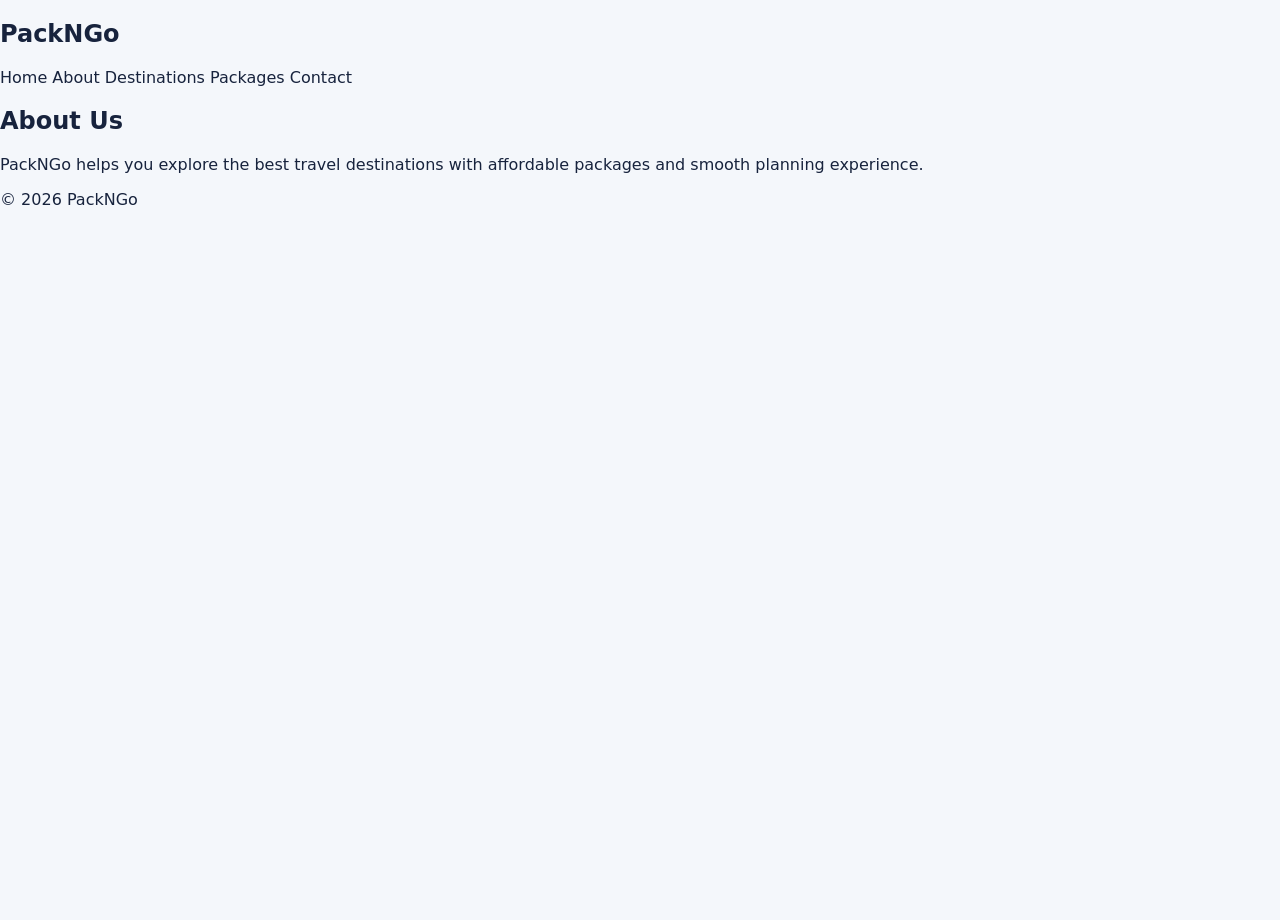
==== about.html @ b64b9301 "created the overall basic structure added the about , contact , destinations , and packages file and" ====
<!DOCTYPE html>
<html>
<head>
    <title>About - PackNGo</title>
    <link rel="stylesheet" href="style.css">
</head>
<body>

<header>
    <h2>PackNGo</h2>
    <nav>
        <a href="index.html">Home</a>
        <a href="about.html">About</a>
        <a href="destinations.html">Destinations</a>
        <a href="packages.html">Packages</a>
        <a href="contact.html">Contact</a>
    </nav>
</header>

<section>
    <h1>About Us</h1>
    <p>PackNGo helps you explore the best travel destinations with affordable packages and smooth planning experience.</p>
</section>

<footer>
    <p>© 2026 PackNGo</p>
</footer>

</body>
</html>
---- style.css ----
* {
    box-sizing: border-box;
}

html {
    scroll-behavior: smooth;
}

body {
    margin: 0;
    min-height: 100vh;
    font-family: system-ui, -apple-system, BlinkMacSystemFont, "Segoe UI", sans-serif;
    background: #f4f7fb;
    color: #17233d;
}

img {
    display: block;
    width: 100%;
    height: auto;
}

a {
    color: inherit;
    text-decoration: none;
}

button,
.btn {
    display: inline-flex;
    align-items: center;
    justify-content: center;
    padding: 14px 24px;
    border-radius: 999px;
    border: none;
    cursor: pointer;
    font-weight: 700;
    transition: transform 0.25s ease, box-shadow 0.25s ease, background-color 0.25s ease;
}

button:hover,
.btn:hover {
    transform: translateY(-2px);
}

.site-header {
    position: sticky;
    top: 0;
    z-index: 100;
    display: flex;
    justify-content: space-between;
    align-items: center;
    padding: 24px 36px;
    background: rgba(255, 255, 255, 0.96);
    border-bottom: 1px solid rgba(15, 23, 42, 0.08);
    backdrop-filter: blur(12px);
}

.brand .logo {
    display: block;
    font-size: 1.55rem;
    font-weight: 800;
    letter-spacing: -0.04em;
    color: #0f172a;
}

.brand p {
    margin: 6px 0 0;
    color: #475569;
    font-size: 0.92rem;
}

.main-nav {
    display: flex;
    align-items: center;
    gap: 24px;
    flex-wrap: wrap;
}

.main-nav a {
    color: #334155;
    font-weight: 600;
    transition: color 0.2s ease;
}

.main-nav a:hover {
    color: #0f172a;
}

.hero {
    min-height: 80vh;
    padding: 100px 24px;
    display: flex;
    align-items: center;
    background: linear-gradient(180deg, rgba(19, 40, 66, 0.78) 0%, rgba(19, 40, 66, 0.78) 100%), url('https://images.unsplash.com/photo-1507525428034-b723cf961d3e?auto=format&fit=crop&w=1600&q=80') no-repeat center/cover;
    color: #f8fafc;
}

.hero-copy {
    max-width: 760px;
    margin: 0 auto;
    text-align: center;
}

.eyebrow {
    display: inline-block;
    margin-bottom: 1rem;
    color: #f8fafc;
    font-size: 0.85rem;
    letter-spacing: 0.25em;
    text-transform: uppercase;
}

.hero-copy h1 {
    margin: 0;
    font-size: clamp(2.8rem, 6vw, 4.5rem);
    line-height: 1.02;
}

.hero-copy p {
    margin: 24px auto 32px;
    max-width: 720px;
    font-size: 1.08rem;
    color: rgba(248, 250, 252, 0.92);
}

.hero-actions {
    display: flex;
    justify-content: center;
    flex-wrap: wrap;
    gap: 16px;
}

.btn-primary {
    background: #ff6f61;
    color: #fff;
    box-shadow: 0 18px 35px rgba(255, 111, 97, 0.22);
}

.btn-secondary {
    background: rgba(255, 255, 255, 0.14);
    color: #f8fafc;
    border: 1px solid rgba(255, 255, 255, 0.24);
}

.section-header {
    max-width: 780px;
    margin: 0 auto 40px;
    text-align: center;
}

.section-header h2 {
    margin: 0;
    font-size: clamp(2rem, 3vw, 2.8rem);
}

.section-header p {
    margin: 18px auto 0;
    color: #475569;
    font-size: 1rem;
    line-height: 1.8;
    max-width: 680px;
}

.featured-destinations,
.features,
.testimonial {
    padding: 72px 24px;
}

.cards {
    display: grid;
    grid-template-columns: repeat(auto-fit, minmax(260px, 1fr));
    gap: 26px;
}

.card {
    background: #fff;
    border-radius: 28px;
    overflow: hidden;
    box-shadow: 0 28px 60px rgba(15, 23, 42, 0.08);
    transition: transform 0.3s ease, box-shadow 0.3s ease;
}

.card:hover {
    transform: translateY(-6px);
    box-shadow: 0 38px 80px rgba(15, 23, 42, 0.12);
}

.card img {
    height: 260px;
    object-fit: cover;
}

.card-text {
    padding: 26px;
}

.card-text span {
    display: inline-block;
    margin-bottom: 10px;
    color: #ff6f61;
    font-size: 0.82rem;
    letter-spacing: 0.16em;
    text-transform: uppercase;
}

.card-text h3 {
    margin: 0 0 14px;
    font-size: 1.45rem;
    color: #0f172a;
}

.card-text p {
    margin: 0;
    line-height: 1.8;
    color: #475569;
}

.feature-grid {
    display: grid;
    grid-template-columns: repeat(auto-fit, minmax(220px, 1fr));
    gap: 24px;
}

.feature-card {
    padding: 28px;
    border-radius: 24px;
    background: #ffffff;
    border: 1px solid rgba(15, 23, 42, 0.06);
    box-shadow: 0 18px 40px rgba(15, 23, 42, 0.05);
}

.feature-card h3 {
    margin-top: 0;
    font-size: 1.25rem;
    color: #0f172a;
}

.feature-card p {
    color: #475569;
    line-height: 1.8;
    margin: 12px 0 0;
}

.testimonial {
    background: linear-gradient(180deg, rgba(6, 10, 33, 0.85), rgba(6, 10, 33, 0.65)), url('https://images.unsplash.com/photo-1500530855697-b586d89ba3ee?auto=format&fit=crop&w=1600&q=80') no-repeat center/cover;
    color: #f8fafc;
}

.testimonial-card {
    max-width: 900px;
    margin: 0 auto;
    padding: 56px 36px;
    border-radius: 32px;
    background: rgba(15, 23, 42, 0.7);
    text-align: center;
    box-shadow: 0 32px 80px rgba(15, 23, 42, 0.22);
}

.testimonial-card h2 {
    margin: 0 0 20px;
    font-size: clamp(2rem, 3vw, 2.8rem);
}

.testimonial-card p {
    margin: 0 auto 22px;
    max-width: 740px;
    line-height: 1.9;
    color: rgba(248, 250, 252, 0.92);
    font-size: 1.05rem;
}

.testimonial-card span {
    display: inline-block;
    font-weight: 700;
    color: #f8fafc;
}

.site-footer {
    background: #0a1225;
    color: #cbd5e1;
    padding: 36px 24px;
    text-align: center;
}

.footer-content p {
    margin: 6px 0;
    color: #94a3b8;
}

@media (max-width: 720px) {
    .site-header {
        flex-direction: column;
        gap: 16px;
        padding: 20px 20px;
    }

    .hero {
        padding: 80px 18px;
    }

    .hero-copy h1 {
        font-size: 2.6rem;
    }
}
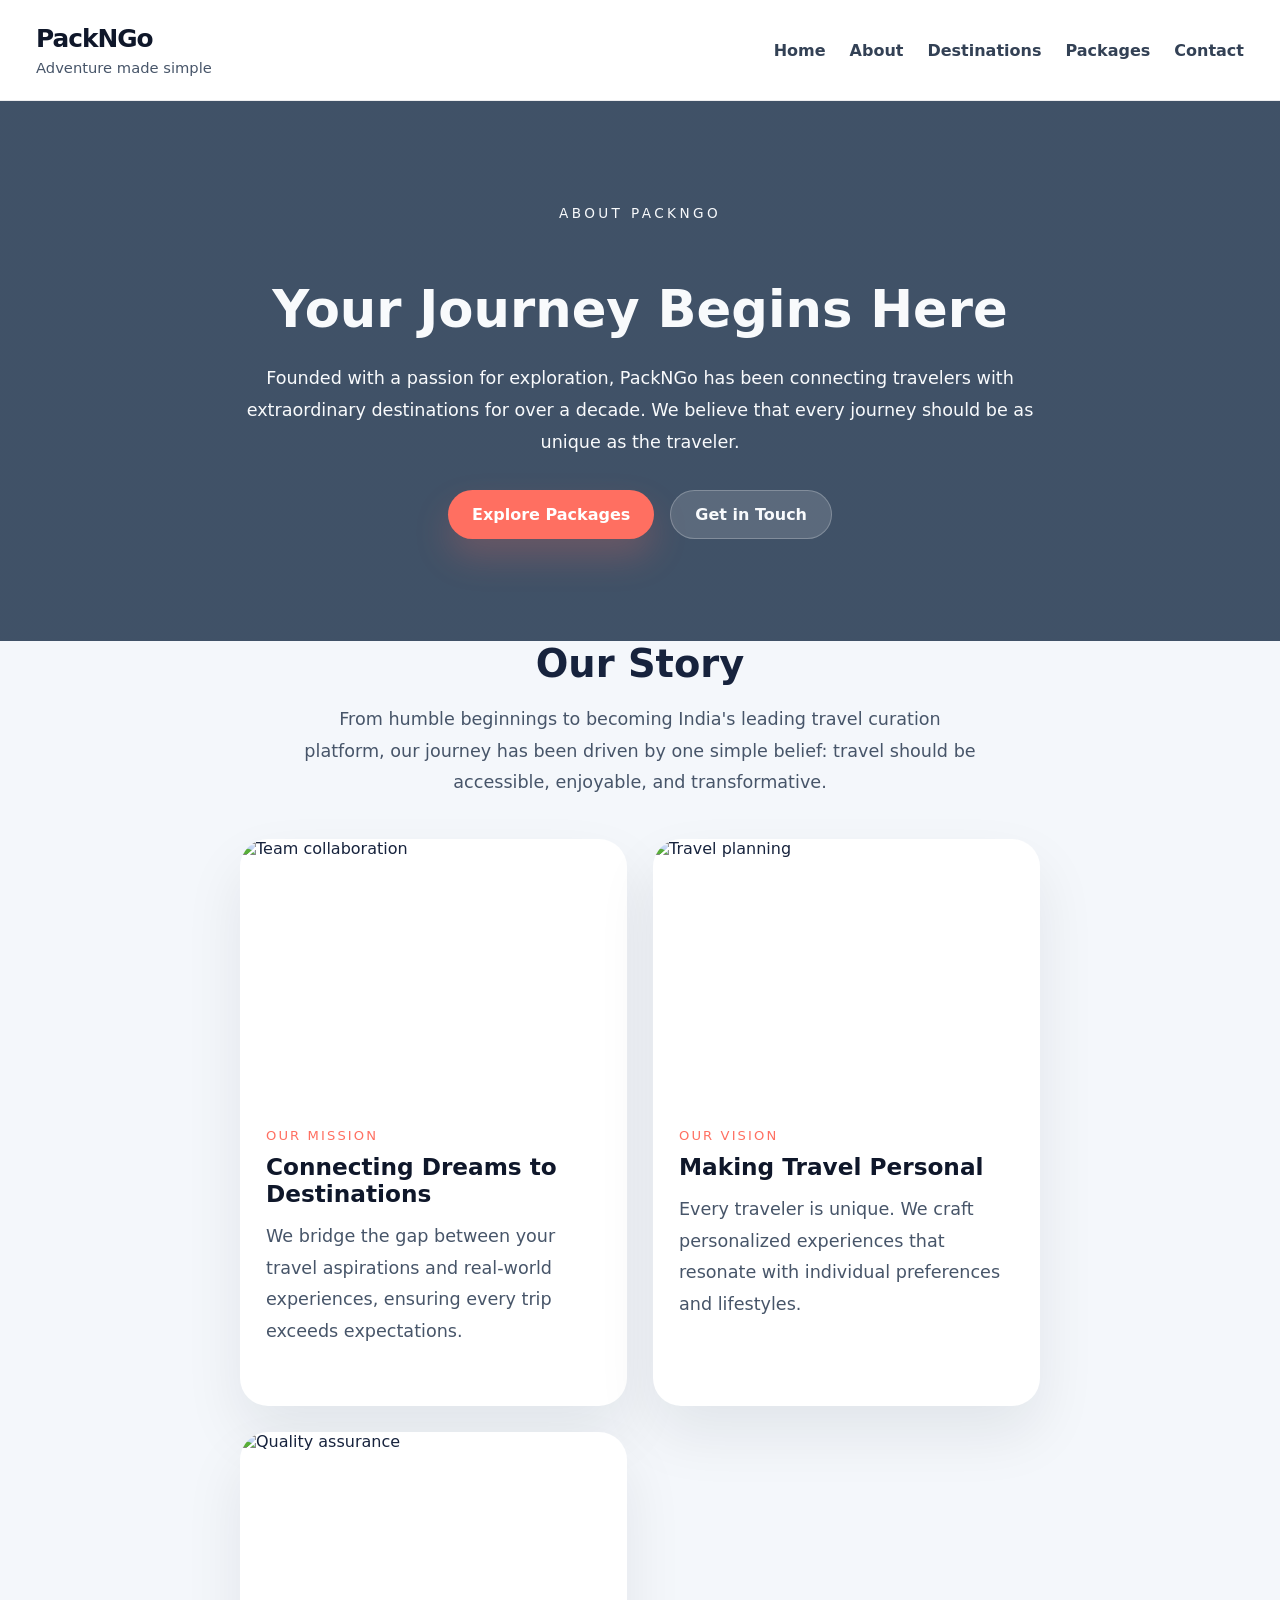
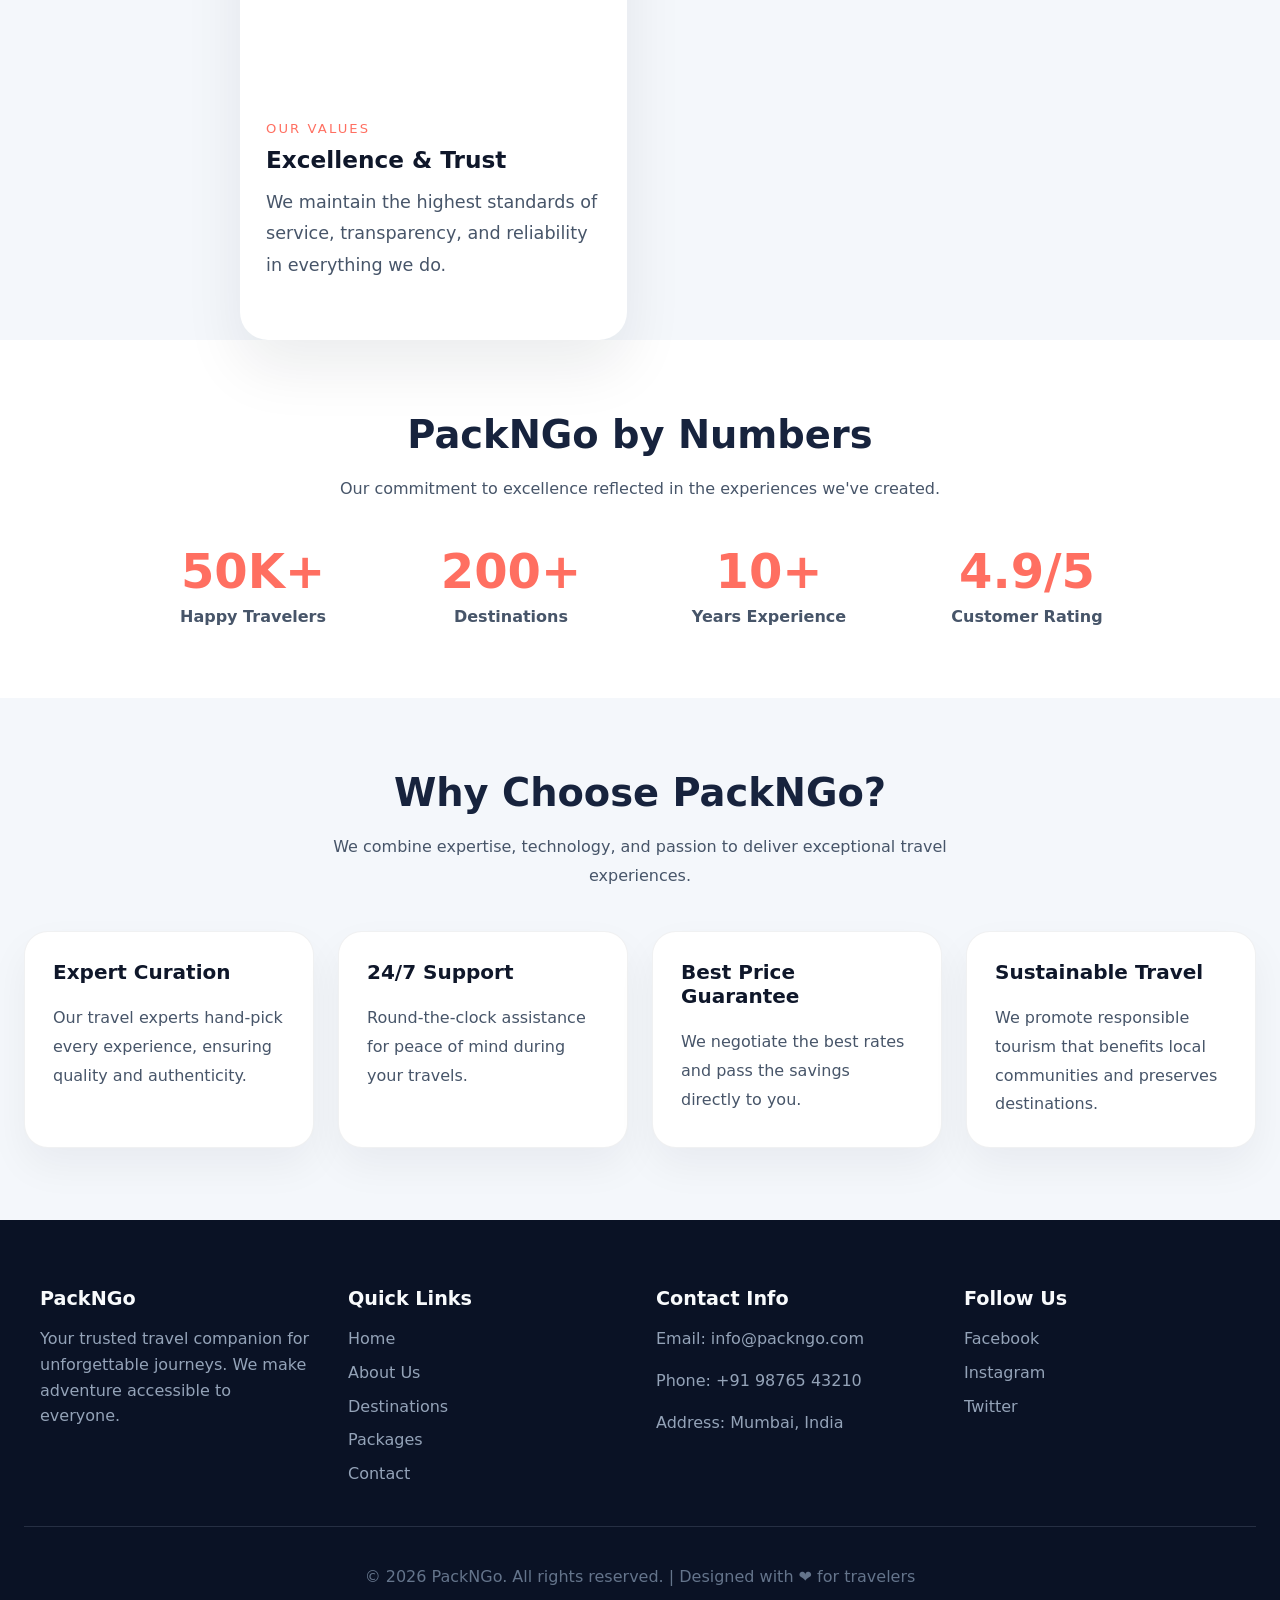
==== commit 317ef035: "created 🔍 Search & Filter: Destinations page with search bar and category filters (Beach, Mountain, " ====
--- a/about.html
+++ b/about.html
@@ -1,14 +1,19 @@
 <!DOCTYPE html>
-<html>
+<html lang="en">
 <head>
-    <title>About - PackNGo</title>
+    <meta charset="UTF-8">
+    <meta name="viewport" content="width=device-width, initial-scale=1.0">
+    <title>About Us | PackNGo</title>
     <link rel="stylesheet" href="style.css">
 </head>
 <body>
 
-<header>
-    <h2>PackNGo</h2>
-    <nav>
+<header class="site-header">
+    <div class="brand">
+        <span class="logo">PackNGo</span>
+        <p>Adventure made simple</p>
+    </div>
+    <nav class="main-nav">
         <a href="index.html">Home</a>
         <a href="about.html">About</a>
         <a href="destinations.html">Destinations</a>
@@ -17,13 +22,134 @@
     </nav>
 </header>
 
-<section>
-    <h1>About Us</h1>
-    <p>PackNGo helps you explore the best travel destinations with affordable packages and smooth planning experience.</p>
-</section>
+<main>
+    <section class="about-hero">
+        <div class="about-content">
+            <span class="eyebrow">About PackNGo</span>
+            <h1>Your Journey Begins Here</h1>
+            <p>Founded with a passion for exploration, PackNGo has been connecting travelers with extraordinary destinations for over a decade. We believe that every journey should be as unique as the traveler.</p>
+            <div class="hero-actions">
+                <a href="packages.html" class="btn btn-primary">Explore Packages</a>
+                <a href="contact.html" class="btn btn-secondary">Get in Touch</a>
+            </div>
+        </div>
+    </section>
 
-<footer>
-    <p>© 2026 PackNGo</p>
+    <section class="about-content">
+        <div class="section-header">
+            <h2>Our Story</h2>
+            <p>From humble beginnings to becoming India's leading travel curation platform, our journey has been driven by one simple belief: travel should be accessible, enjoyable, and transformative.</p>
+        </div>
+
+        <div class="cards">
+            <article class="card">
+                <img src="https://images.unsplash.com/photo-1522202176988-66273c2fd55f?auto=format&fit=crop&w=1200&q=80" alt="Team collaboration">
+                <div class="card-text">
+                    <span>Our Mission</span>
+                    <h3>Connecting Dreams to Destinations</h3>
+                    <p>We bridge the gap between your travel aspirations and real-world experiences, ensuring every trip exceeds expectations.</p>
+                </div>
+            </article>
+            <article class="card">
+                <img src="https://images.unsplash.com/photo-1552664730-d307ca884978?auto=format&fit=crop&w=1200&q=80" alt="Travel planning">
+                <div class="card-text">
+                    <span>Our Vision</span>
+                    <h3>Making Travel Personal</h3>
+                    <p>Every traveler is unique. We craft personalized experiences that resonate with individual preferences and lifestyles.</p>
+                </div>
+            </article>
+            <article class="card">
+                <img src="https://images.unsplash.com/photo-1521791136064-7986c2920216?auto=format&fit=crop&w=1200&q=80" alt="Quality assurance">
+                <div class="card-text">
+                    <span>Our Values</span>
+                    <h3>Excellence & Trust</h3>
+                    <p>We maintain the highest standards of service, transparency, and reliability in everything we do.</p>
+                </div>
+            </article>
+        </div>
+    </section>
+
+    <section class="stats-section">
+        <div class="section-header">
+            <h2>PackNGo by Numbers</h2>
+            <p>Our commitment to excellence reflected in the experiences we've created.</p>
+        </div>
+        <div class="stats-grid">
+            <div class="stat-item">
+                <div class="stat-number">50K+</div>
+                <div class="stat-label">Happy Travelers</div>
+            </div>
+            <div class="stat-item">
+                <div class="stat-number">200+</div>
+                <div class="stat-label">Destinations</div>
+            </div>
+            <div class="stat-item">
+                <div class="stat-number">10+</div>
+                <div class="stat-label">Years Experience</div>
+            </div>
+            <div class="stat-item">
+                <div class="stat-number">4.9/5</div>
+                <div class="stat-label">Customer Rating</div>
+            </div>
+        </div>
+    </section>
+
+    <section class="features">
+        <div class="section-header">
+            <h2>Why Choose PackNGo?</h2>
+            <p>We combine expertise, technology, and passion to deliver exceptional travel experiences.</p>
+        </div>
+        <div class="feature-grid">
+            <div class="feature-card">
+                <h3>Expert Curation</h3>
+                <p>Our travel experts hand-pick every experience, ensuring quality and authenticity.</p>
+            </div>
+            <div class="feature-card">
+                <h3>24/7 Support</h3>
+                <p>Round-the-clock assistance for peace of mind during your travels.</p>
+            </div>
+            <div class="feature-card">
+                <h3>Best Price Guarantee</h3>
+                <p>We negotiate the best rates and pass the savings directly to you.</p>
+            </div>
+            <div class="feature-card">
+                <h3>Sustainable Travel</h3>
+                <p>We promote responsible tourism that benefits local communities and preserves destinations.</p>
+            </div>
+        </div>
+    </section>
+</main>
+
+<footer class="site-footer">
+    <div class="footer-content">
+        <div class="footer-section">
+            <h3>PackNGo</h3>
+            <p>Your trusted travel companion for unforgettable journeys. We make adventure accessible to everyone.</p>
+        </div>
+        <div class="footer-section">
+            <h3>Quick Links</h3>
+            <a href="index.html">Home</a>
+            <a href="about.html">About Us</a>
+            <a href="destinations.html">Destinations</a>
+            <a href="packages.html">Packages</a>
+            <a href="contact.html">Contact</a>
+        </div>
+        <div class="footer-section">
+            <h3>Contact Info</h3>
+            <p>Email: info@packngo.com</p>
+            <p>Phone: +91 98765 43210</p>
+            <p>Address: Mumbai, India</p>
+        </div>
+        <div class="footer-section">
+            <h3>Follow Us</h3>
+            <a href="#">Facebook</a>
+            <a href="#">Instagram</a>
+            <a href="#">Twitter</a>
+        </div>
+    </div>
+    <div class="footer-bottom">
+        <p>© 2026 PackNGo. All rights reserved. | Designed with ❤️ for travelers</p>
+    </div>
 </footer>
 
 </body>
--- a/style.css
+++ b/style.css
@@ -277,16 +277,120 @@
     color: #f8fafc;
 }
 
-.site-footer {
-    background: #0a1225;
-    color: #cbd5e1;
-    padding: 36px 24px;
+.package-hero {
+    min-height: 72vh;
+    padding: 96px 24px 80px;
+    display: flex;
+    align-items: center;
     text-align: center;
-}
-
-.footer-content p {
-    margin: 6px 0;
-    color: #94a3b8;
+    background: linear-gradient(180deg, rgba(19, 40, 66, 0.82) 0%, rgba(19, 40, 66, 0.82) 100%), url('https://images.unsplash.com/photo-1493558103817-58b2924bce98?auto=format&fit=crop&w=1600&q=80') no-repeat center/cover;
+    color: #f8fafc;
+}
+
+.package-hero .hero-copy {
+    max-width: 760px;
+    margin: 0 auto;
+}
+
+.package-hero h1 {
+    margin: 0;
+    font-size: clamp(2.8rem, 5vw, 4rem);
+    line-height: 1.05;
+}
+
+.package-hero p {
+    margin: 24px auto 32px;
+    max-width: 700px;
+    font-size: 1.08rem;
+    color: rgba(248, 250, 252, 0.92);
+}
+
+.package-listing,
+.package-cta {
+    padding: 72px 24px;
+}
+
+.package-grid {
+    display: grid;
+    grid-template-columns: repeat(auto-fit, minmax(280px, 1fr));
+    gap: 26px;
+}
+
+.package-card {
+    background: #ffffff;
+    border-radius: 28px;
+    overflow: hidden;
+    box-shadow: 0 28px 60px rgba(15, 23, 42, 0.08);
+    transition: transform 0.3s ease, box-shadow 0.3s ease;
+}
+
+.package-card:hover {
+    transform: translateY(-6px);
+    box-shadow: 0 38px 80px rgba(15, 23, 42, 0.12);
+}
+
+.package-card img {
+    height: 240px;
+    object-fit: cover;
+}
+
+.card-body {
+    padding: 26px;
+}
+
+.package-type {
+    display: inline-block;
+    margin-bottom: 14px;
+    color: #ff6f61;
+    font-size: 0.82rem;
+    letter-spacing: 0.16em;
+    text-transform: uppercase;
+}
+
+.package-card h3 {
+    margin: 0 0 16px;
+    font-size: 1.5rem;
+    color: #0f172a;
+}
+
+.package-card p {
+    margin: 0 0 22px;
+    line-height: 1.8;
+    color: #475569;
+}
+
+.package-meta {
+    display: grid;
+    grid-template-columns: repeat(2, minmax(0, 1fr));
+    gap: 12px;
+    margin-bottom: 20px;
+    font-size: 0.95rem;
+    color: #64748b;
+}
+
+.package-meta span {
+    background: #f8fafc;
+    padding: 12px 14px;
+    border-radius: 16px;
+    border: 1px solid rgba(226, 232, 240, 0.9);
+}
+
+.package-footer {
+    display: flex;
+    align-items: center;
+    justify-content: space-between;
+    gap: 16px;
+    flex-wrap: wrap;
+}
+
+.package-footer .price {
+    font-size: 1.35rem;
+    font-weight: 800;
+    color: #0f172a;
+}
+
+.package-cta .section-header {
+    margin-bottom: 40px;
 }
 
 @media (max-width: 720px) {
@@ -296,11 +400,416 @@
         padding: 20px 20px;
     }
 
+    .main-nav {
+        gap: 16px;
+    }
+
     .hero {
-        padding: 80px 18px;
+        padding: 80px 20px;
     }
 
     .hero-copy h1 {
+        font-size: 2.8rem;
+    }
+
+    .hero-actions {
+        flex-direction: column;
+        align-items: center;
+    }
+
+    .package-hero {
+        padding: 72px 18px 60px;
+    }
+
+    .package-hero h1 {
         font-size: 2.6rem;
     }
-}
+
+    .package-meta {
+        grid-template-columns: 1fr;
+    }
+
+    .cards {
+        grid-template-columns: 1fr;
+    }
+
+    .feature-grid {
+        grid-template-columns: 1fr;
+    }
+
+    .package-grid {
+        grid-template-columns: 1fr;
+    }
+}
+
+@media (max-width: 480px) {
+    .site-header {
+        padding: 16px 16px;
+    }
+
+    .brand .logo {
+        font-size: 1.3rem;
+    }
+
+    .main-nav {
+        gap: 12px;
+        font-size: 0.9rem;
+    }
+
+    .hero {
+        padding: 60px 16px;
+    }
+
+    .hero-copy h1 {
+        font-size: 2.2rem;
+    }
+
+    .section-header h2 {
+        font-size: 1.8rem;
+    }
+
+    .testimonial-card {
+        padding: 32px 20px;
+    }
+
+    .package-hero {
+        padding: 60px 16px 50px;
+    }
+}
+
+/* Search and Filter Styles */
+.search-section {
+    padding: 40px 24px;
+    background: #fff;
+    border-bottom: 1px solid rgba(15, 23, 42, 0.08);
+}
+
+.search-container {
+    max-width: 800px;
+    margin: 0 auto;
+    display: flex;
+    gap: 12px;
+    flex-wrap: wrap;
+}
+
+.search-input {
+    flex: 1;
+    min-width: 200px;
+    padding: 14px 20px;
+    border: 2px solid #e2e8f0;
+    border-radius: 12px;
+    font-size: 1rem;
+    transition: border-color 0.2s ease;
+}
+
+.search-input:focus {
+    outline: none;
+    border-color: #ff6f61;
+}
+
+.search-btn {
+    padding: 14px 24px;
+    background: #ff6f61;
+    color: #fff;
+    border: none;
+    border-radius: 12px;
+    font-weight: 600;
+    cursor: pointer;
+    transition: background-color 0.2s ease;
+}
+
+.search-btn:hover {
+    background: #e55a50;
+}
+
+.filter-buttons {
+    display: flex;
+    justify-content: center;
+    gap: 12px;
+    margin-top: 20px;
+    flex-wrap: wrap;
+}
+
+.filter-btn {
+    padding: 8px 16px;
+    background: #f8fafc;
+    color: #475569;
+    border: 1px solid #e2e8f0;
+    border-radius: 20px;
+    font-size: 0.9rem;
+    cursor: pointer;
+    transition: all 0.2s ease;
+}
+
+.filter-btn.active,
+.filter-btn:hover {
+    background: #ff6f61;
+    color: #fff;
+    border-color: #ff6f61;
+}
+
+/* Image Gallery Styles */
+.gallery-section {
+    padding: 72px 24px;
+    background: #f8fafc;
+}
+
+.gallery-grid {
+    display: grid;
+    grid-template-columns: repeat(auto-fit, minmax(300px, 1fr));
+    gap: 24px;
+}
+
+.gallery-item {
+    position: relative;
+    overflow: hidden;
+    border-radius: 16px;
+    cursor: pointer;
+    transition: transform 0.3s ease;
+}
+
+.gallery-item:hover {
+    transform: scale(1.02);
+}
+
+.gallery-item img {
+    width: 100%;
+    height: 250px;
+    object-fit: cover;
+    transition: transform 0.3s ease;
+}
+
+.gallery-item:hover img {
+    transform: scale(1.1);
+}
+
+.gallery-overlay {
+    position: absolute;
+    bottom: 0;
+    left: 0;
+    right: 0;
+    background: linear-gradient(transparent, rgba(0,0,0,0.7));
+    color: #fff;
+    padding: 20px;
+    transform: translateY(100%);
+    transition: transform 0.3s ease;
+}
+
+.gallery-item:hover .gallery-overlay {
+    transform: translateY(0);
+}
+
+/* Testimonials Styles */
+.testimonials-section {
+    padding: 72px 24px;
+    background: #fff;
+}
+
+.testimonials-grid {
+    display: grid;
+    grid-template-columns: repeat(auto-fit, minmax(300px, 1fr));
+    gap: 32px;
+    max-width: 1200px;
+    margin: 0 auto;
+}
+
+.testimonial-card {
+    background: #f8fafc;
+    padding: 32px;
+    border-radius: 16px;
+    border: 1px solid #e2e8f0;
+    text-align: center;
+}
+
+.testimonial-text {
+    font-style: italic;
+    color: #475569;
+    line-height: 1.6;
+    margin-bottom: 20px;
+}
+
+.testimonial-author {
+    font-weight: 600;
+    color: #0f172a;
+}
+
+/* Contact Form Styles */
+.contact-section {
+    padding: 72px 24px;
+    background: #f8fafc;
+}
+
+.contact-container {
+    max-width: 800px;
+    margin: 0 auto;
+    display: grid;
+    grid-template-columns: 1fr 1fr;
+    gap: 40px;
+}
+
+.contact-info {
+    padding: 32px;
+    background: #fff;
+    border-radius: 16px;
+    border: 1px solid #e2e8f0;
+}
+
+.contact-form {
+    padding: 32px;
+    background: #fff;
+    border-radius: 16px;
+    border: 1px solid #e2e8f0;
+}
+
+.form-group {
+    margin-bottom: 20px;
+}
+
+.form-group label {
+    display: block;
+    margin-bottom: 8px;
+    font-weight: 600;
+    color: #0f172a;
+}
+
+.form-group input,
+.form-group textarea {
+    width: 100%;
+    padding: 12px 16px;
+    border: 2px solid #e2e8f0;
+    border-radius: 8px;
+    font-size: 1rem;
+    transition: border-color 0.2s ease;
+}
+
+.form-group input:focus,
+.form-group textarea:focus {
+    outline: none;
+    border-color: #ff6f61;
+}
+
+.form-group textarea {
+    resize: vertical;
+    min-height: 120px;
+}
+
+.submit-btn {
+    width: 100%;
+    padding: 14px;
+    background: #ff6f61;
+    color: #fff;
+    border: none;
+    border-radius: 8px;
+    font-size: 1rem;
+    font-weight: 600;
+    cursor: pointer;
+    transition: background-color 0.2s ease;
+}
+
+.submit-btn:hover {
+    background: #e55a50;
+}
+
+.error-message {
+    color: #dc2626;
+    font-size: 0.9rem;
+    margin-top: 4px;
+    display: none;
+}
+
+/* About Page Styles */
+.about-hero {
+    min-height: 60vh;
+    padding: 80px 24px;
+    display: flex;
+    align-items: center;
+    text-align: center;
+    background: linear-gradient(180deg, rgba(19, 40, 66, 0.8) 0%, rgba(19, 40, 66, 0.8) 100%), url('https://images.unsplash.com/photo-1488646953014-85cb44e25828?auto=format&fit=crop&w=1600&q=80') no-repeat center/cover;
+    color: #f8fafc;
+}
+
+.about-content {
+    max-width: 800px;
+    margin: 0 auto;
+}
+
+.about-content h1 {
+    font-size: clamp(2.5rem, 4vw, 3.5rem);
+    margin-bottom: 24px;
+}
+
+.about-content p {
+    font-size: 1.1rem;
+    line-height: 1.8;
+    margin-bottom: 32px;
+}
+
+.stats-section {
+    padding: 72px 24px;
+    background: #fff;
+}
+
+.stats-grid {
+    display: grid;
+    grid-template-columns: repeat(auto-fit, minmax(200px, 1fr));
+    gap: 32px;
+    max-width: 1000px;
+    margin: 0 auto;
+}
+
+.stat-item {
+    text-align: center;
+}
+
+.stat-number {
+    font-size: 3rem;
+    font-weight: 800;
+    color: #ff6f61;
+    margin-bottom: 8px;
+}
+
+.stat-label {
+    color: #475569;
+    font-weight: 600;
+}
+
+/* Footer Styles */
+.site-footer {
+    background: #0a1225;
+    color: #cbd5e1;
+    padding: 48px 24px 24px;
+}
+
+.footer-content {
+    max-width: 1200px;
+    margin: 0 auto;
+    display: grid;
+    grid-template-columns: repeat(auto-fit, minmax(250px, 1fr));
+    gap: 32px;
+    margin-bottom: 32px;
+}
+
+.footer-section h3 {
+    color: #f8fafc;
+    margin-bottom: 16px;
+    font-size: 1.2rem;
+}
+
+.footer-section p,
+.footer-section a {
+    color: #94a3b8;
+    line-height: 1.6;
+    margin-bottom: 8px;
+    display: block;
+}
+
+.footer-section a:hover {
+    color: #ff6f61;
+}
+
+.footer-bottom {
+    border-top: 1px solid rgba(148, 163, 184, 0.2);
+    padding-top: 24px;
+    text-align: center;
+    color: #64748b;
+}
